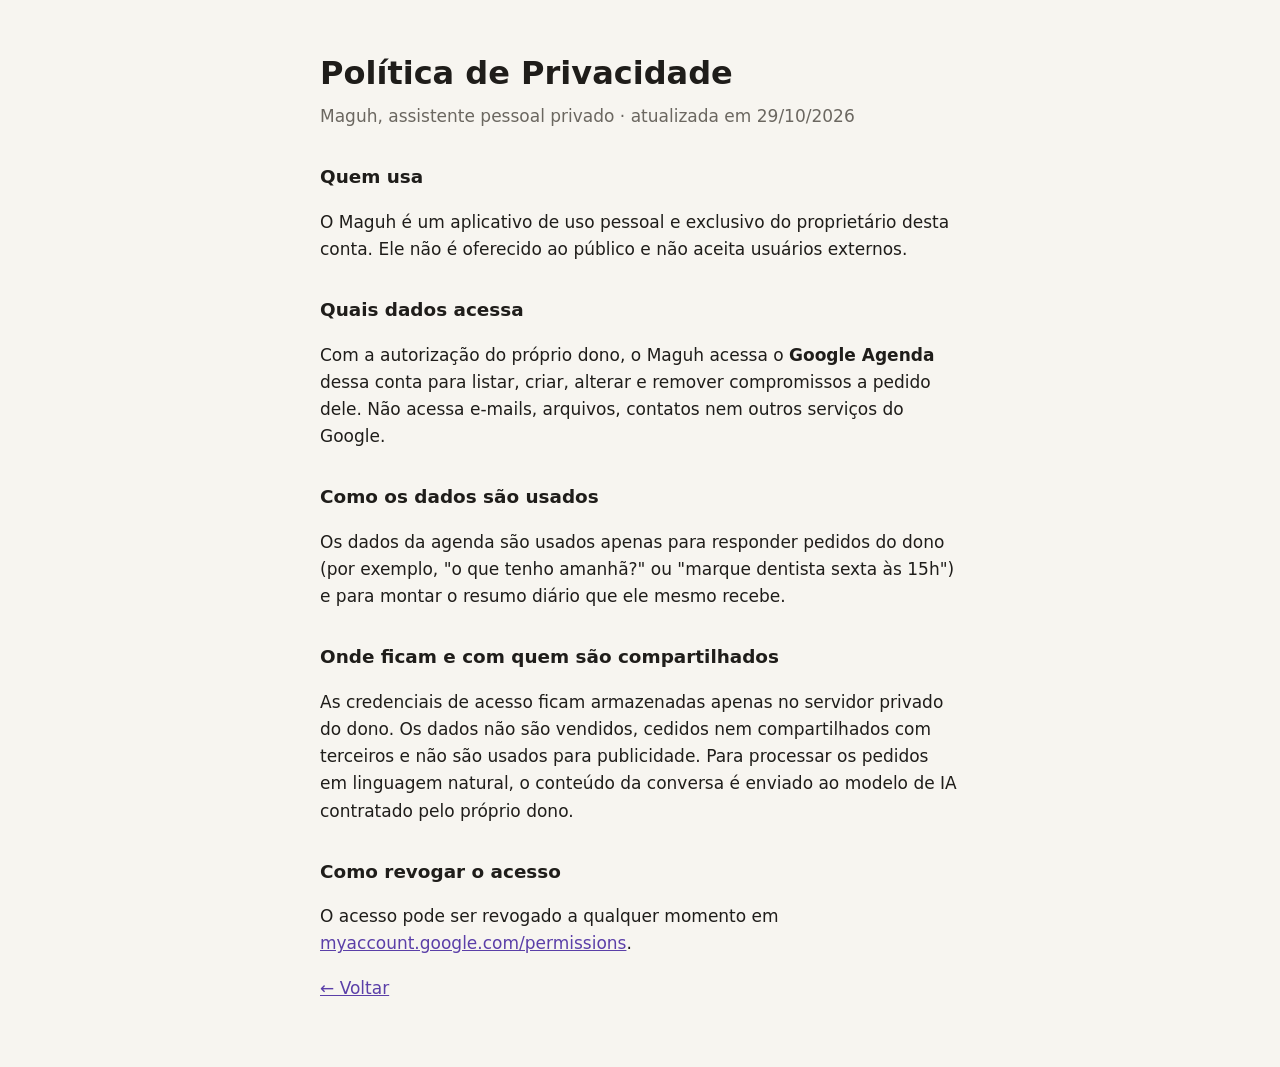
==== privacidade.html @ 49027ffb "Página inicial e política de privacidade do Maguh Páginas exigidas pelo Google para publicar o app O" ====
<!doctype html>
<html lang="pt-BR">
<head>
  <meta charset="utf-8">
  <meta name="viewport" content="width=device-width, initial-scale=1">
  <title>Maguh · Política de Privacidade</title>
  <link rel="stylesheet" href="estilo.css">
</head>
<body>
  <main>
    <h1>Política de Privacidade</h1>
    <p class="sub">Maguh, assistente pessoal privado · atualizada em 29/10/2026</p>

    <h2>Quem usa</h2>
    <p>O Maguh é um aplicativo de uso pessoal e exclusivo do proprietário desta conta. Ele não é
      oferecido ao público e não aceita usuários externos.</p>

    <h2>Quais dados acessa</h2>
    <p>Com a autorização do próprio dono, o Maguh acessa o <strong>Google Agenda</strong> dessa
      conta para listar, criar, alterar e remover compromissos a pedido dele. Não acessa e-mails,
      arquivos, contatos nem outros serviços do Google.</p>

    <h2>Como os dados são usados</h2>
    <p>Os dados da agenda são usados apenas para responder pedidos do dono (por exemplo, "o que
      tenho amanhã?" ou "marque dentista sexta às 15h") e para montar o resumo diário que ele
      mesmo recebe.</p>

    <h2>Onde ficam e com quem são compartilhados</h2>
    <p>As credenciais de acesso ficam armazenadas apenas no servidor privado do dono. Os dados não
      são vendidos, cedidos nem compartilhados com terceiros e não são usados para publicidade.
      Para processar os pedidos em linguagem natural, o conteúdo da conversa é enviado ao modelo de
      IA contratado pelo próprio dono.</p>

    <h2>Como revogar o acesso</h2>
    <p>O acesso pode ser revogado a qualquer momento em
      <a href="https://myaccount.google.com/permissions">myaccount.google.com/permissions</a>.</p>

    <p><a href="index.html">← Voltar</a></p>
  </main>
</body>
</html>
---- estilo.css ----
:root { --bg: #f7f5f0; --fg: #1f1d1a; --muted: #6b6760; --link: #5b3fa8; }
@media (prefers-color-scheme: dark) {
  :root { --bg: #16151a; --fg: #ece9e3; --muted: #a39f97; --link: #b39dff; }
}
body { margin: 0; background: var(--bg); color: var(--fg);
       font: 17px/1.6 system-ui, -apple-system, "Segoe UI", Roboto, sans-serif; }
main { max-width: 640px; margin: 0 auto; padding: 48px 16px; }
h1 { margin: 0 0 4px; font-size: 2rem; }
h2 { margin-top: 2rem; font-size: 1.15rem; }
.sub { margin-top: 0; color: var(--muted); }
a { color: var(--link); }
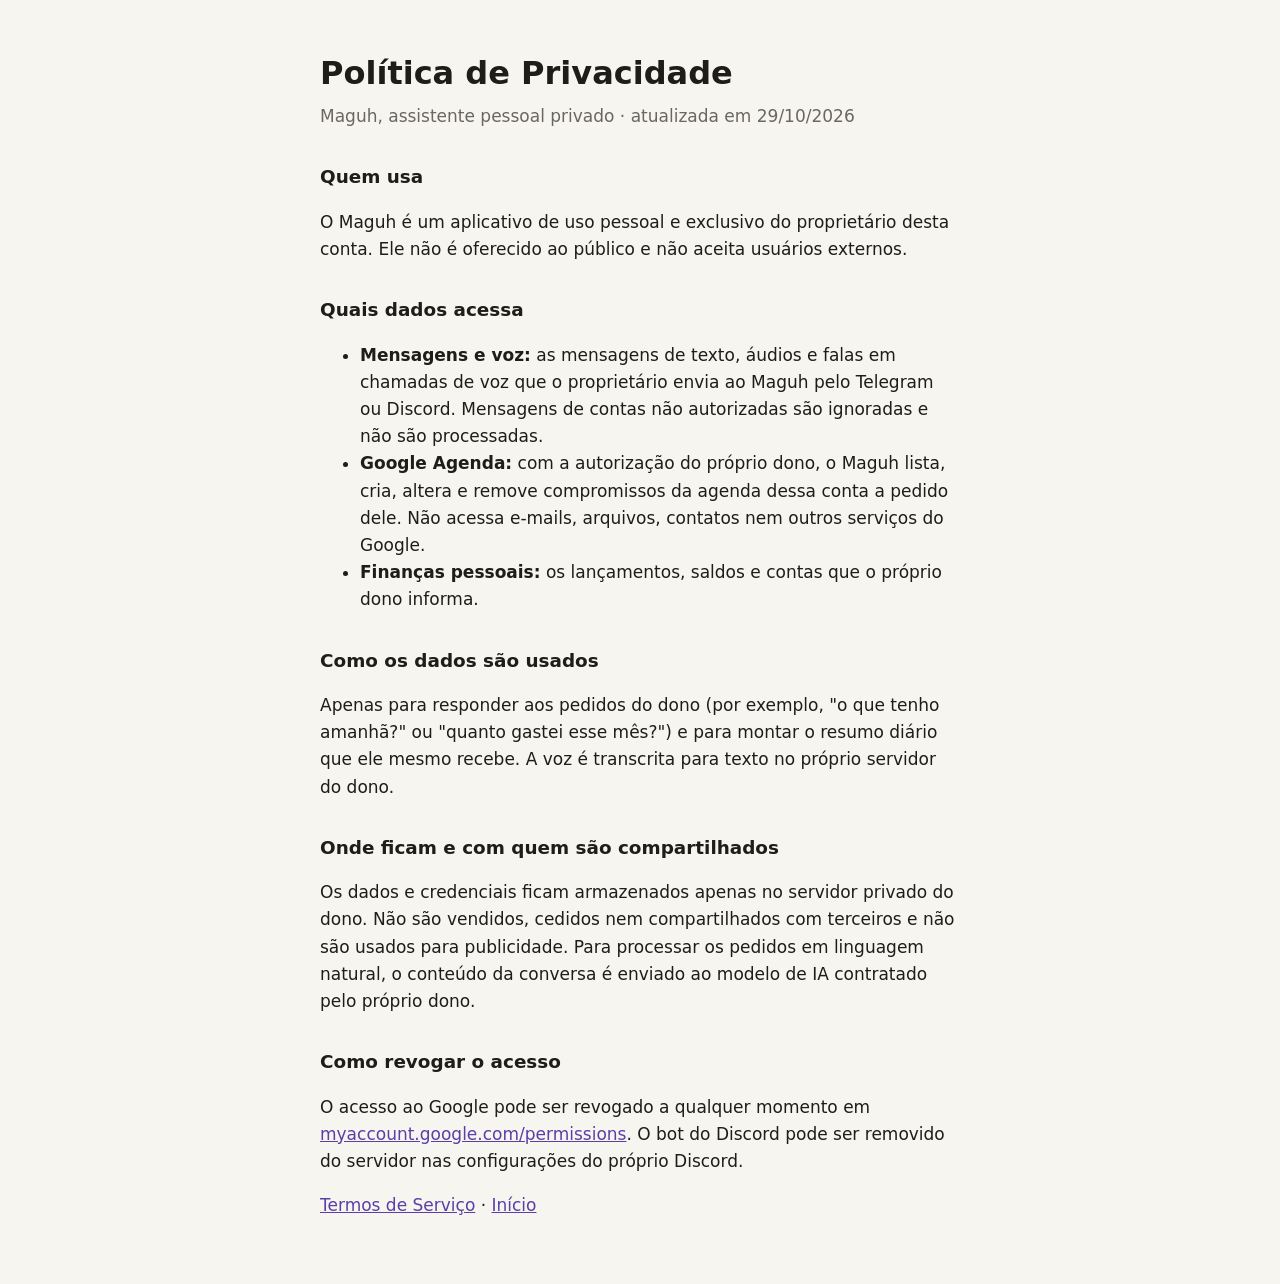
==== commit cb95dbeb: "Termos de Serviço e privacidade cobrindo Telegram e Discord O Discord exige link de Termos de Serviç" ====
--- a/privacidade.html
+++ b/privacidade.html
@@ -16,26 +16,34 @@
       oferecido ao público e não aceita usuários externos.</p>
 
     <h2>Quais dados acessa</h2>
-    <p>Com a autorização do próprio dono, o Maguh acessa o <strong>Google Agenda</strong> dessa
-      conta para listar, criar, alterar e remover compromissos a pedido dele. Não acessa e-mails,
-      arquivos, contatos nem outros serviços do Google.</p>
+    <ul>
+      <li><strong>Mensagens e voz:</strong> as mensagens de texto, áudios e falas em chamadas de voz
+        que o proprietário envia ao Maguh pelo Telegram ou Discord. Mensagens de contas não
+        autorizadas são ignoradas e não são processadas.</li>
+      <li><strong>Google Agenda:</strong> com a autorização do próprio dono, o Maguh lista, cria,
+        altera e remove compromissos da agenda dessa conta a pedido dele. Não acessa e-mails,
+        arquivos, contatos nem outros serviços do Google.</li>
+      <li><strong>Finanças pessoais:</strong> os lançamentos, saldos e contas que o próprio dono
+        informa.</li>
+    </ul>
 
     <h2>Como os dados são usados</h2>
-    <p>Os dados da agenda são usados apenas para responder pedidos do dono (por exemplo, "o que
-      tenho amanhã?" ou "marque dentista sexta às 15h") e para montar o resumo diário que ele
-      mesmo recebe.</p>
+    <p>Apenas para responder aos pedidos do dono (por exemplo, "o que tenho amanhã?" ou "quanto
+      gastei esse mês?") e para montar o resumo diário que ele mesmo recebe. A voz é transcrita para
+      texto no próprio servidor do dono.</p>
 
     <h2>Onde ficam e com quem são compartilhados</h2>
-    <p>As credenciais de acesso ficam armazenadas apenas no servidor privado do dono. Os dados não
-      são vendidos, cedidos nem compartilhados com terceiros e não são usados para publicidade.
-      Para processar os pedidos em linguagem natural, o conteúdo da conversa é enviado ao modelo de
-      IA contratado pelo próprio dono.</p>
+    <p>Os dados e credenciais ficam armazenados apenas no servidor privado do dono. Não são vendidos,
+      cedidos nem compartilhados com terceiros e não são usados para publicidade. Para processar os
+      pedidos em linguagem natural, o conteúdo da conversa é enviado ao modelo de IA contratado pelo
+      próprio dono.</p>
 
     <h2>Como revogar o acesso</h2>
-    <p>O acesso pode ser revogado a qualquer momento em
-      <a href="https://myaccount.google.com/permissions">myaccount.google.com/permissions</a>.</p>
+    <p>O acesso ao Google pode ser revogado a qualquer momento em
+      <a href="https://myaccount.google.com/permissions">myaccount.google.com/permissions</a>. O bot
+      do Discord pode ser removido do servidor nas configurações do próprio Discord.</p>
 
-    <p><a href="index.html">← Voltar</a></p>
+    <p><a href="termos.html">Termos de Serviço</a> · <a href="index.html">Início</a></p>
   </main>
 </body>
 </html>
